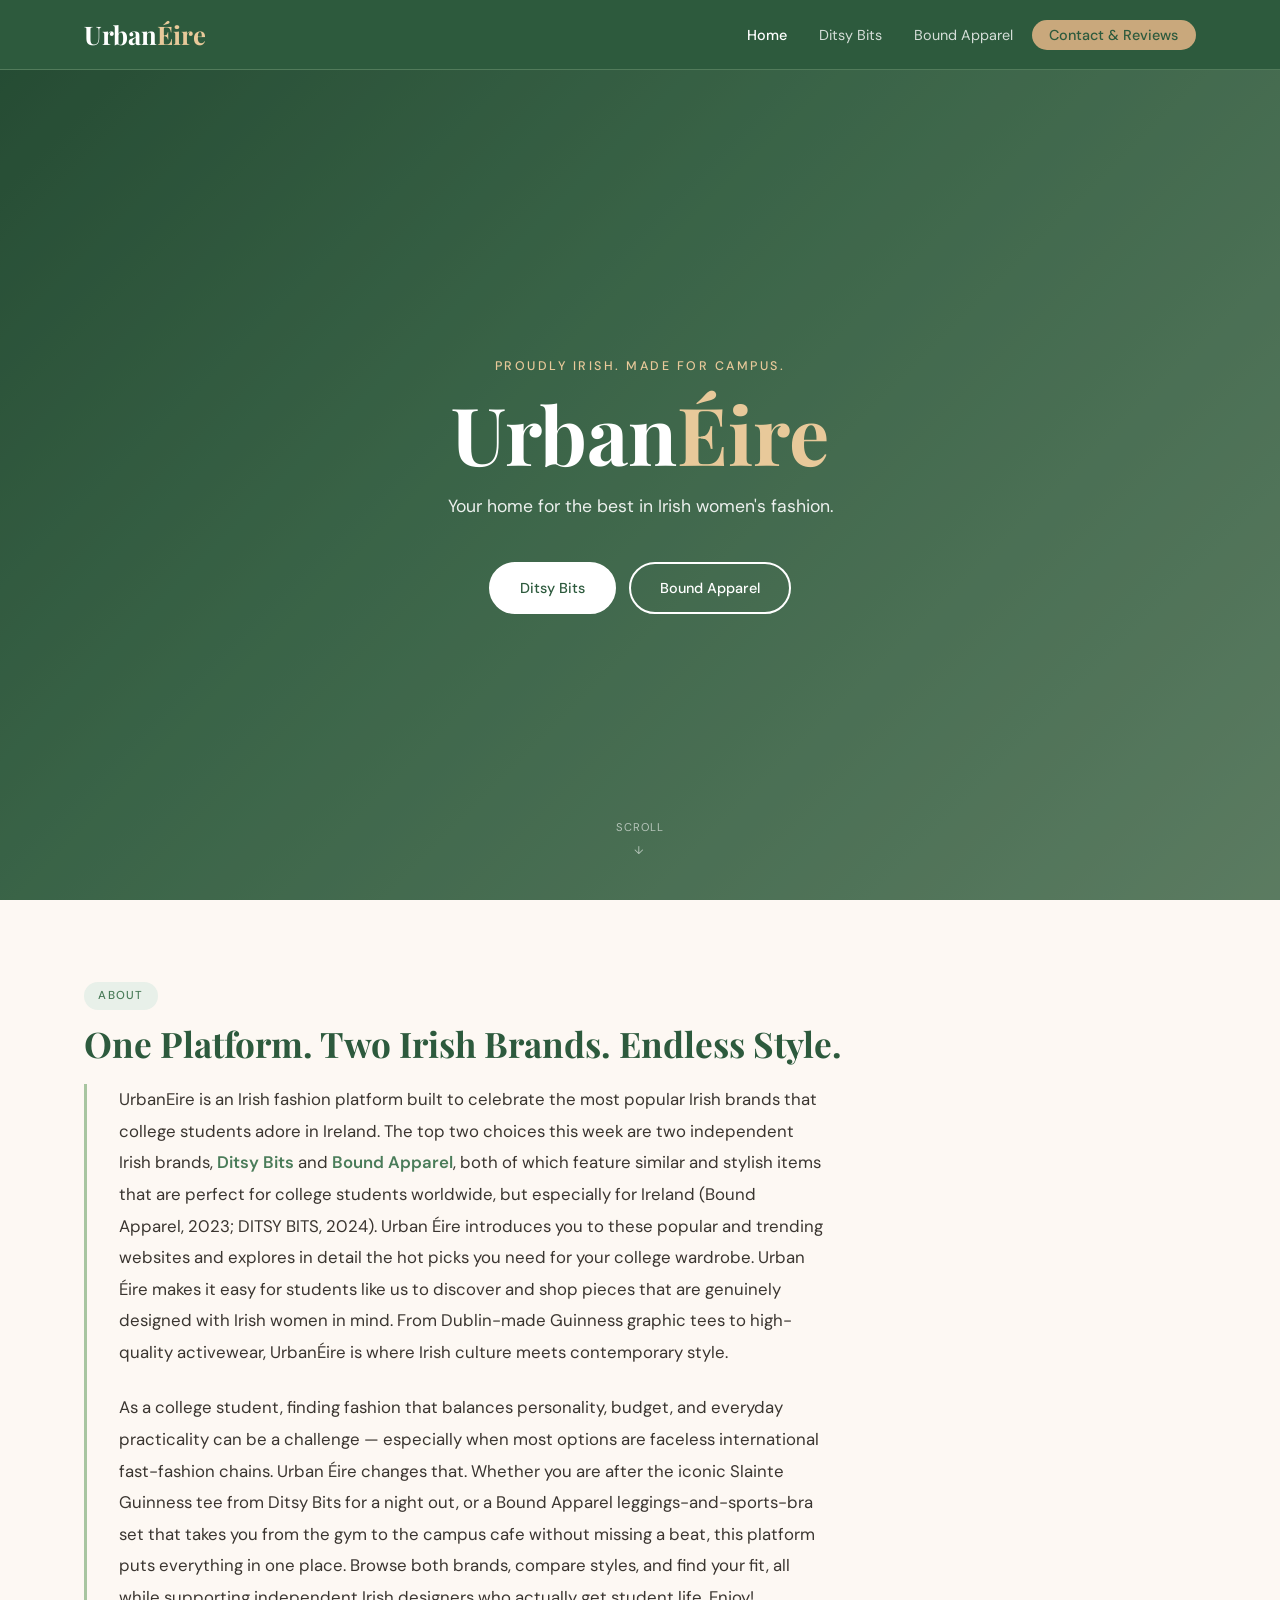
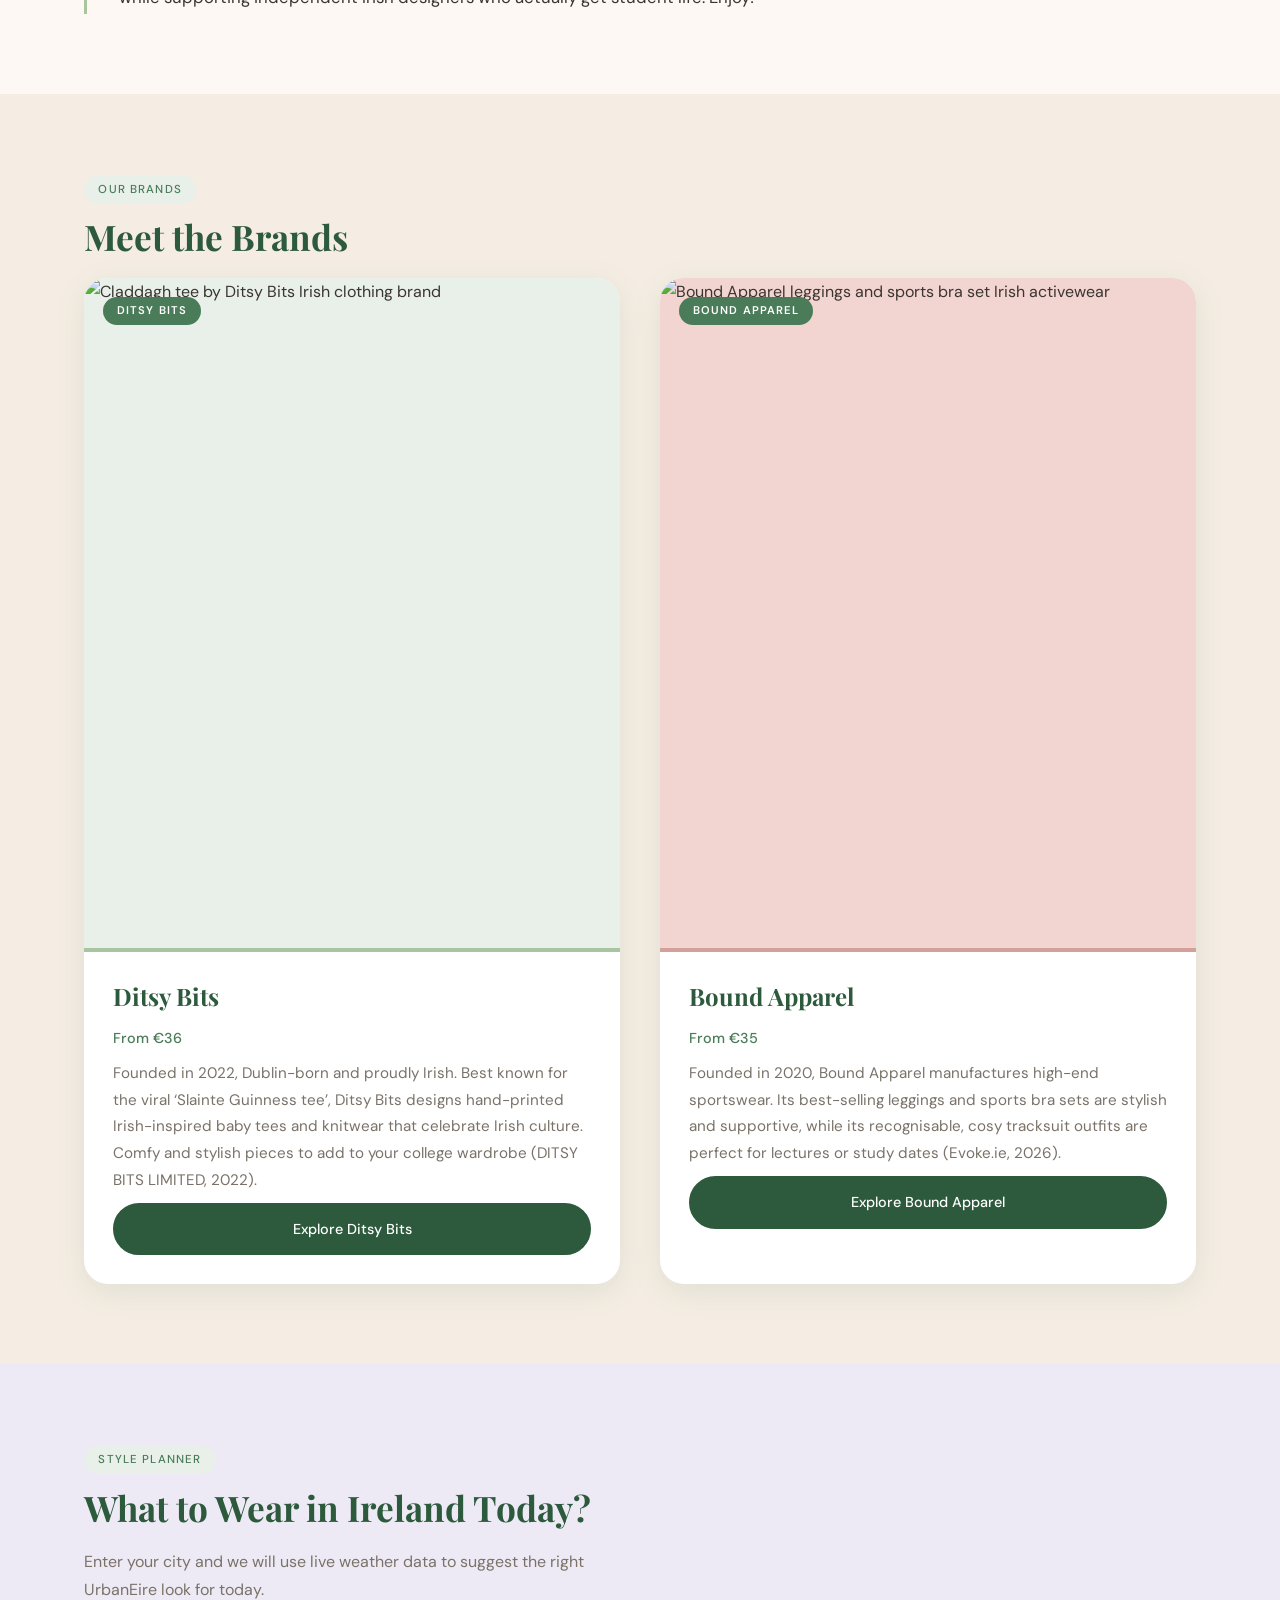
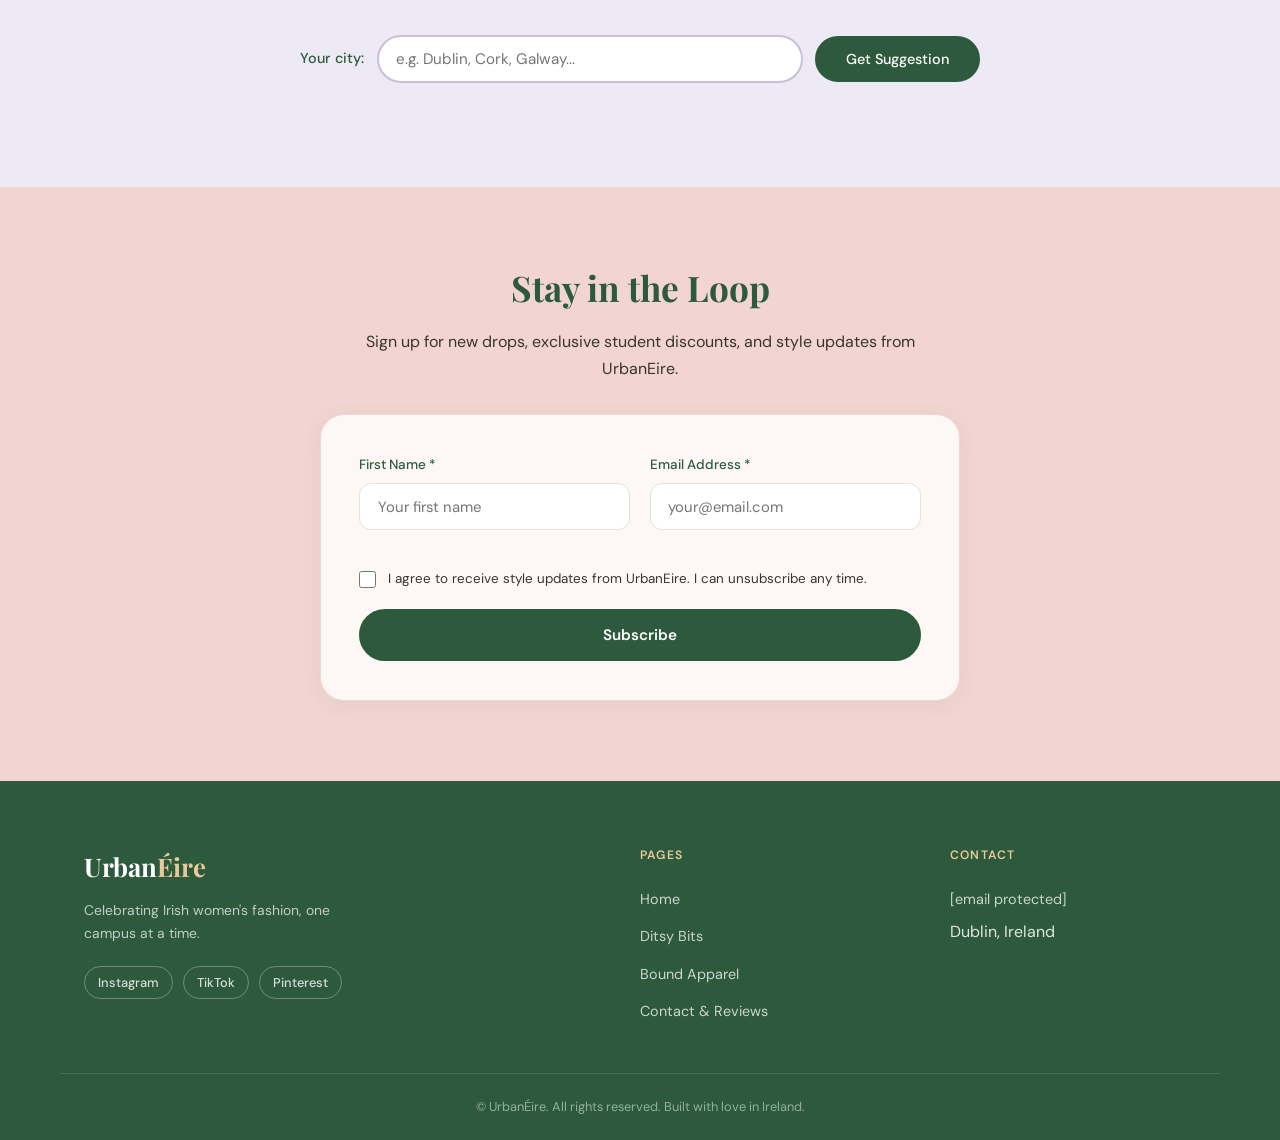
==== index.html @ ddfc52a7 "Add files via upload" ====
<!DOCTYPE html>
<html lang="en">
<head>
  <meta charset="UTF-8" />
  <meta name="viewport" content="width=device-width, initial-scale=1.0" />
  <title>UrbanÉire | Irish Women's Fashion for College Students</title>
  <meta name="description" content="UrbanÉire is your go-to destination for Irish women's fashion. Discover Ditsy Bits and Bound Apparel — affordable, stylish clothing made for college students in Ireland." />
  <meta name="keywords" content="Irish women's fashion, college fashion Ireland, Ditsy Bits, Bound Apparel, UrbanÉire, Irish clothing brands, student fashion Ireland" />
  <meta name="author" content="UrbanÉire" />
  <meta name="robots" content="index, follow" />
  <meta property="og:title" content="UrbanÉire | Irish Women's Fashion for College Students" />
  <meta property="og:description" content="Discover Ditsy Bits and Bound Apparel — two authentic Irish women's clothing brands curated for college students." />
  <meta property="og:type" content="website" />
  <meta property="og:url" content="https://www.urbaneire.ie" />
  <meta property="og:image" content="images/hero-1.jpg" />
  <link rel="canonical" href="https://www.urbaneire.ie/home.html" />
  <link rel="preconnect" href="https://fonts.googleapis.com" />
  <link rel="preconnect" href="https://fonts.gstatic.com" crossorigin />
  <link href="https://fonts.googleapis.com/css2?family=Playfair+Display:ital,wght@0,400;0,700;1,400&family=DM+Sans:wght@300;400;500&display=swap" rel="stylesheet" />
  <link rel="stylesheet" href="style.css" />
</head>
<body>

  <header id="main-header">
    <div class="header-inner">
      <div class="logo">
        <a href="index.html" aria-label="UrbanÉire Home">Urban<span class="logo-accent">Éire</span></a>
      </div>
      <button class="hamburger-btn" id="hamburger-btn" aria-label="Open navigation menu" aria-expanded="false" aria-controls="main-nav">
        <span class="bar"></span><span class="bar"></span><span class="bar"></span>
      </button>
      <nav id="main-nav" aria-label="Main site navigation">
        <ul class="nav-list">
          <li><a href="index.html" class="nav-link active" aria-current="page">Home</a></li>
          <li><a href="ditsy-bits.html" class="nav-link">Ditsy Bits</a></li>
          <li><a href="bound-apparel.html" class="nav-link">Bound Apparel</a></li>
          <li><a href="thank-you.html" class="nav-link nav-cta">Contact &amp; Reviews</a></li>
        </ul>
      </nav>
    </div>
  </header>

  <section class="hero-section" id="hero" aria-label="Hero banner">
    <div class="hero-overlay" aria-hidden="true"></div>
    <div class="hero-content">
      <p class="hero-eyebrow">Proudly Irish. Made for Campus.</p>
      <h1 class="hero-title">Urban<span class="hero-accent">Éire</span></h1>
      <p class="hero-subtitle">Your home for the best in Irish women's fashion.</p>
      <div class="hero-buttons">
        <a href="ditsy-bits.html" class="btn btn-light">Ditsy Bits</a>
        <a href="bound-apparel.html" class="btn btn-outline-light">Bound Apparel</a>
      </div>
    </div>
    <div class="hero-scroll-cue" aria-hidden="true">
      <span class="scroll-label">Scroll</span>
      <span class="scroll-arrow">&#8595;</span>
    </div>
  </section>

  <main id="main-content">

    <section class="about-section" id="about" aria-labelledby="about-heading">
      <div class="container">
        <span class="section-tag">About</span>
        <h2 id="about-heading" class="section-title">One Platform. Two Irish Brands. Endless Style.</h2>
        <div class="about-text">
          <p class="about-paragraph">UrbanEire is an Irish fashion platform built to celebrate the most popular Irish brands that college students adore in Ireland. The top two choices this week are two independent Irish brands, <strong>Ditsy Bits</strong> and <strong>Bound Apparel</strong>, both of which feature similar and stylish items that are perfect for college students worldwide, but especially for Ireland (Bound Apparel, 2023; DITSY BITS, 2024). Urban &Eacute;ire introduces you to these popular and trending websites and explores in detail the hot picks you need for your college wardrobe. Urban &Eacute;ire makes it easy for students like us to discover and shop pieces that are genuinely designed with Irish women in mind. From Dublin-made Guinness graphic tees to high-quality activewear, Urban&Eacute;ire is where Irish culture meets contemporary style.</p>
          <p class="about-paragraph">As a college student, finding fashion that balances personality, budget, and everyday practicality can be a challenge &mdash; especially when most options are faceless international fast-fashion chains. Urban &Eacute;ire changes that. Whether you are after the iconic Slainte Guinness tee from Ditsy Bits for a night out, or a Bound Apparel leggings-and-sports-bra set that takes you from the gym to the campus cafe without missing a beat, this platform puts everything in one place. Browse both brands, compare styles, and find your fit, all while supporting independent Irish designers who actually get student life. Enjoy!</p>
        </div>
      </div>
    </section>

    <section class="brands-section" id="brands" aria-labelledby="brands-heading">
      <div class="container">
        <span class="section-tag">Our Brands</span>
        <h2 id="brands-heading" class="section-title">Meet the Brands</h2>
        <div class="brands-grid">

          <article class="brand-card" id="card-ditsy">
            <div class="brand-card-img-wrap">
              <img src="images/ditsy-bits-claddagh.jpg" alt="Claddagh tee by Ditsy Bits Irish clothing brand" class="brand-card-img" width="520" height="620" />
              <span class="brand-card-badge">Ditsy Bits</span>
            </div>
            <div class="brand-card-body">
              <h3 class="brand-card-title">Ditsy Bits</h3>
              <p class="brand-card-price">From &euro;36</p>
              <p class="brand-card-desc">Founded in 2022, Dublin-born and proudly Irish. Best known for the viral &lsquo;Slainte Guinness tee&rsquo;, Ditsy Bits designs hand-printed Irish-inspired baby tees and knitwear that celebrate Irish culture. Comfy and stylish pieces to add to your college wardrobe (DITSY BITS LIMITED, 2022).</p>
              <a href="ditsy-bits.html" class="btn btn-dark">Explore Ditsy Bits</a>
            </div>
          </article>

          <article class="brand-card" id="card-bound">
            <div class="brand-card-img-wrap">
              <img src="images/Bound-Brown.jpg" alt="Bound Apparel leggings and sports bra set Irish activewear" class="brand-card-img" width="520" height="620" />
              <span class="brand-card-badge">Bound Apparel</span>
            </div>
            <div class="brand-card-body">
              <h3 class="brand-card-title">Bound Apparel</h3>
              <p class="brand-card-price">From &euro;35</p>
              <p class="brand-card-desc">Founded in 2020, Bound Apparel manufactures high-end sportswear. Its best-selling leggings and sports bra sets are stylish and supportive, while its recognisable, cosy tracksuit outfits are perfect for lectures or study dates (Evoke.ie, 2026).</p>
              <a href="bound-apparel.html" class="btn btn-dark">Explore Bound Apparel</a>
            </div>
          </article>

        </div>
      </div>
    </section>

    <section class="weather-section" id="weather" aria-labelledby="weather-heading">
      <div class="container">
        <span class="section-tag">Style Planner</span>
        <h2 id="weather-heading" class="section-title">What to Wear in Ireland Today?</h2>
        <p class="section-subtitle">Enter your city and we will use live weather data to suggest the right UrbanEire look for today.</p>
        <div class="weather-widget" id="weather-widget">
          <div class="weather-input-row">
            <label for="city-input" class="weather-label">Your city:</label>
            <input type="text" id="city-input" name="city" class="weather-input" placeholder="e.g. Dublin, Cork, Galway..." maxlength="50" autocomplete="address-level2" />
            <button class="btn btn-dark" id="get-weather-btn">Get Suggestion</button>
          </div>
          <div class="weather-result" id="weather-result" aria-live="polite" hidden>
            <div class="weather-info-row">
              <img id="weather-icon" src="" alt="" class="weather-icon" width="64" height="64" />
              <div>
                <p class="weather-city-name" id="weather-city-name"></p>
                <p class="weather-temp" id="weather-temp"></p>
                <p class="weather-desc" id="weather-description"></p>
              </div>
            </div>
            <div class="outfit-suggestion" id="outfit-suggestion">
              <h3 class="outfit-title">Suggested Outfit</h3>
              <p class="outfit-text" id="outfit-text"></p>
              <a href="#brands" class="btn btn-dark" id="outfit-link">Shop the Look</a>
            </div>
          </div>
          <p class="weather-error" id="weather-error" aria-live="assertive" hidden></p>
        </div>
      </div>
    </section>

    <section class="newsletter-section" id="newsletter" aria-labelledby="newsletter-heading">
      <div class="container">
        <h2 id="newsletter-heading" class="section-title">Stay in the Loop</h2>
        <p class="section-subtitle">Sign up for new drops, exclusive student discounts, and style updates from UrbanEire.</p>
        <form class="newsletter-form" id="newsletter-form" novalidate aria-label="Newsletter sign-up form">
          <div class="form-row">
            <div class="form-group">
              <label for="nl-name" class="form-label">First Name <span style="color:var(--blush-dark)">*</span></label>
              <input type="text" id="nl-name" name="first_name" class="form-input" placeholder="Your first name" required autocomplete="given-name" />
              <span class="form-error" id="nl-name-error" role="alert"></span>
            </div>
            <div class="form-group">
              <label for="nl-email" class="form-label">Email Address <span style="color:var(--blush-dark)">*</span></label>
              <input type="email" id="nl-email" name="email" class="form-input" placeholder="your@email.com" required autocomplete="email" />
              <span class="form-error" id="nl-email-error" role="alert"></span>
            </div>
          </div>
          <div class="form-group form-checkbox-group">
            <input type="checkbox" id="nl-consent" name="consent" class="form-checkbox" required />
            <label for="nl-consent" class="form-checkbox-label">I agree to receive style updates from UrbanEire. I can unsubscribe any time.</label>
          </div>
          <button type="submit" class="nl-submit-btn" id="nl-submit">Subscribe</button>
          <p class="form-success" id="nl-success" aria-live="polite" hidden>You are in! Welcome to the UrbanEire community.</p>
        </form>
      </div>
    </section>

  </main>

  <footer id="main-footer" aria-label="Site footer">
    <div class="footer-inner container">
      <div class="footer-brand">
        <a href="index.html" class="footer-logo">Urban<span class="logo-accent">Éire</span></a>
        <p class="footer-tagline">Celebrating Irish women's fashion, one campus at a time.</p>
        <nav class="footer-social" aria-label="Social media">
          <a href="https://www.instagram.com" target="_blank" rel="noopener noreferrer" class="social-link">Instagram</a>
          <a href="https://www.tiktok.com" target="_blank" rel="noopener noreferrer" class="social-link">TikTok</a>
          <a href="https://www.pinterest.com" target="_blank" rel="noopener noreferrer" class="social-link">Pinterest</a>
        </nav>
      </div>
      <nav class="footer-nav" aria-label="Footer links">
        <h3 class="footer-nav-heading">Pages</h3>
        <ul class="footer-nav-list">
          <li><a href="index.html" class="footer-link">Home</a></li>
          <li><a href="ditsy-bits.html" class="footer-link">Ditsy Bits</a></li>
          <li><a href="bound-apparel.html" class="footer-link">Bound Apparel</a></li>
          <li><a href="thank-you.html" class="footer-link">Contact &amp; Reviews</a></li>
        </ul>
      </nav>
      <div class="footer-contact">
        <h3 class="footer-nav-heading">Contact</h3>
        <address>
          <p><a href="/cdn-cgi/l/email-protection#a9c1ccc5c5c6e9dcdbcbc8c7ccc0dbcc87c0cc" class="footer-link"><span class="__cf_email__" data-cfemail="e088858c8c8fa0959282818e85899285ce8985">[email&#160;protected]</span></a></p>
          <p>Dublin, Ireland</p>
        </address>
      </div>
    </div>
    <div class="footer-bottom">
      <p>&copy; <span id="footer-year"></span> UrbanÉire. All rights reserved. Built with love in Ireland.
---- style.css ----
/* UrbanEire - Main Stylesheet */

* { box-sizing: border-box; margin: 0; padding: 0; }
html { scroll-behavior: smooth; }
body { font-family: 'DM Sans', sans-serif; background-color: #fdf8f3; color: #3a3530; line-height: 1.7; overflow-x: hidden; }

img { display: block; max-width: 100%; height: auto; }
a { color: inherit; text-decoration: none; }
ul { list-style: none; }
address { font-style: normal; }

.container { max-width: 1160px; margin: 0 auto; padding: 0 1.5rem; }

.section-tag { display: inline-block; font-size: 0.72rem; font-weight: 500; letter-spacing: 0.1em; text-transform: uppercase; color: #4a7c59; background-color: #e8f0e9; padding: 0.28rem 0.9rem; border-radius: 999px; margin-bottom: 0.8rem; }

.section-title { font-family: 'Playfair Display', serif; font-size: 2.2rem; font-weight: 700; color: #2d5a3d; margin-bottom: 1.2rem; line-height: 1.2; }

.section-subtitle { font-size: 1rem; color: #7a7268; max-width: 560px; margin-bottom: 2rem; }

/* Buttons */
.btn { display: inline-block; font-family: 'DM Sans', sans-serif; font-size: 0.9rem; font-weight: 500; padding: 0.75rem 1.8rem; border-radius: 999px; border: 2px solid transparent; cursor: pointer; transition: background-color 0.2s ease, color 0.2s ease; text-align: center; }
.btn-dark { background-color: #2d5a3d; color: #ffffff; border-color: #2d5a3d; }
.btn-dark:hover { background-color: #4a7c59; }
.btn-light { background-color: #ffffff; color: #2d5a3d; border-color: #ffffff; }
.btn-light:hover { background-color: #f5e6d0; }
.btn-outline-light { background-color: transparent; color: #ffffff; border-color: #ffffff; }
.btn-outline-light:hover { background-color: rgba(255,255,255,0.15); }

/* Header */
#main-header { position: sticky; top: 0; z-index: 100; height: 70px; background-color: #2d5a3d; border-bottom: 1px solid rgba(168,197,160,0.3); }
#main-header.scrolled { box-shadow: 0 4px 16px rgba(45,90,61,0.3); }
.header-inner { max-width: 1160px; margin: 0 auto; padding: 0 1.5rem; height: 100%; display: flex; align-items: center; justify-content: space-between; }
.logo a { font-family: 'Playfair Display', serif; font-size: 1.6rem; font-weight: 700; color: #ffffff; }
.logo-accent { color: #e8c99a; }
.nav-list { display: flex; align-items: center; gap: 0.3rem; }
.nav-link { font-size: 0.9rem; color: rgba(255,255,255,0.8); padding: 0.4rem 0.85rem; border-radius: 4px; transition: color 0.2s ease; }
.nav-link:hover { color: #ffffff; }
.nav-link.active { color: #ffffff; font-weight: 500; }
.nav-cta { background-color: #c9a87c; color: #2d5a3d !important; font-weight: 500; padding: 0.4rem 1.1rem; border-radius: 999px; }
.nav-cta:hover { background-color: #e8c99a; }

/* Hamburger */
.hamburger-btn { display: none; flex-direction: column; justify-content: center; gap: 5px; width: 38px; height: 38px; background: none; border: none; cursor: pointer; padding: 4px; }
.bar { display: block; width: 100%; height: 2px; background-color: #ffffff; border-radius: 999px; transition: transform 0.3s ease, opacity 0.2s ease; }
.hamburger-btn.open .bar:nth-child(1) { transform: translateY(7px) rotate(45deg); }
.hamburger-btn.open .bar:nth-child(2) { opacity: 0; }
.hamburger-btn.open .bar:nth-child(3) { transform: translateY(-7px) rotate(-45deg); }

/* Hero */
.hero-section { position: relative; min-height: calc(100vh - 70px); display: flex; align-items: center; justify-content: center; background: linear-gradient(135deg, #2d5a3d 0%, #4a7c59 40%, #7a9e7e 100%); overflow: hidden; }
.hero-overlay { position: absolute; top: 0; left: 0; right: 0; bottom: 0; background-color: rgba(20,45,30,0.3); z-index: 1; }
.hero-content { position: relative; z-index: 2; text-align: center; padding: 5rem 1.5rem; max-width: 740px; }
.hero-eyebrow { font-size: 0.78rem; font-weight: 500; letter-spacing: 0.2em; text-transform: uppercase; color: #e8c99a; margin-bottom: 1rem; }
.hero-title { font-family: 'Playfair Display', serif; font-size: 5rem; font-weight: 700; color: #ffffff; line-height: 1; margin-bottom: 1.2rem; }
.hero-accent { color: #e8c99a; }
.hero-subtitle { font-size: 1.1rem; color: rgba(255,255,255,0.9); max-width: 480px; margin: 0 auto 2.5rem; }
.hero-buttons { display: flex; gap: 0.85rem; justify-content: center; flex-wrap: wrap; }
.hero-scroll-cue { position: absolute; bottom: 2.5rem; left: 50%; transform: translateX(-50%); z-index: 3; display: flex; flex-direction: column; align-items: center; gap: 4px; color: rgba(255,255,255,0.6); font-size: 0.7rem; letter-spacing: 0.1em; text-transform: uppercase; }
.scroll-arrow { animation: bounce 1.7s infinite; }
@keyframes bounce { 0%, 100% { transform: translateY(0); } 50% { transform: translateY(7px); } }

/* About */
.about-section { padding: 5rem 0; background-color: #fdf8f3; position: relative; overflow: hidden; }
.about-text { max-width: 740px; border-left: 3px solid #a8c5a0; padding-left: 2rem; }
.about-paragraph { font-size: 1.05rem; line-height: 1.88; color: #3a3530; margin-bottom: 1.5rem; }
.about-paragraph:last-child { margin-bottom: 0; }
.about-paragraph strong { color: #4a7c59; font-weight: 600; }

/* Brands */
.brands-section { padding: 5rem 0; background-color: #f5ede3; position: relative; overflow: hidden; }
.brands-grid { display: grid; grid-template-columns: repeat(2, 1fr); gap: 2.5rem; }
.brand-card { background-color: #ffffff; border-radius: 24px; overflow: hidden; box-shadow: 0 8px 30px rgba(74,124,89,0.12); transition: transform 0.3s ease; }
.brand-card:hover { transform: translateY(-8px); }
.brand-card-img-wrap { position: relative; overflow: hidden; aspect-ratio: 4/5; background-color: #e8f0e9; }
#card-bound .brand-card-img-wrap { background-color: #f2d4d0; }
.brand-card-img { position: absolute; top: 0; left: 0; width: 100%; height: 100%; object-fit: cover; display: block; transition: transform 0.4s ease; }
.brand-card:hover .brand-card-img { transform: scale(1.05); }
.brand-card-badge { position: absolute; top: 1.2rem; left: 1.2rem; font-size: 0.7rem; font-weight: 600; letter-spacing: 0.1em; text-transform: uppercase; color: #ffffff; background-color: #4a7c59; padding: 0.28rem 0.85rem; border-radius: 999px; z-index: 2; }
.brand-card-body { padding: 1.5rem 1.8rem 1.8rem; display: flex; flex-direction: column; gap: 0.6rem; border-top: 4px solid #a8c5a0; }
#card-bound .brand-card-body { border-top-color: #d4a09a; }
.brand-card-title { font-family: 'Playfair Display', serif; font-size: 1.5rem; font-weight: 700; color: #2d5a3d; }
.brand-card-price { font-size: 0.9rem; font-weight: 500; color: #4a7c59; }
.brand-card-desc { font-size: 0.95rem; color: #7a7268; line-height: 1.75; flex: 1; }

/* Weather */
.weather-section { padding: 5rem 0; background-color: #edeaf5; }
.weather-widget { max-width: 680px; margin: 0 auto; }
.weather-input-row { display: flex; align-items: center; gap: 0.8rem; flex-wrap: wrap; margin-bottom: 1.5rem; }
.weather-label { font-weight: 500; font-size: 0.9rem; color: #2d5a3d; }
.weather-input { flex: 1; min-width: 180px; padding: 0.75rem 1.1rem; border: 2px solid #c8c0d8; border-radius: 999px; font-family: 'DM Sans', sans-serif; font-size: 0.95rem; color: #3a3530; background-color: #ffffff; outline: none; transition: border-color 0.2s ease; }
.weather-input:focus { border-color: #4a7c59; }
.weather-result { background-color: #ffffff; border: 1px solid #e8e0d8; border-left: 5px solid #7a9e7e; border-radius: 12px; padding: 1.8rem; box-shadow: 0 4px 20px rgba(74,124,89,0.09); }
.weather-info-row { display: flex; align-items: center; gap: 1.2rem; margin-bottom: 1.2rem; padding-bottom: 1.2rem; border-bottom: 1px solid #e8e0d8; }
.weather-city-name { font-family: 'Playfair Display', serif; font-size: 1.25rem; font-weight: 700; color: #2d5a3d; }
.weather-temp { font-size: 1.4rem; font-weight: 600; color: #4a7c59; }
.weather-desc { font-size: 0.88rem; color: #7a7268; text-transform: capitalize; }
.outfit-title { font-family: 'Playfair Display', serif; font-size: 1rem; font-weight: 700; color: #2d5a3d; margin-bottom: 0.5rem; }
.outfit-text { font-size: 0.93rem; color: #7a7268; line-height: 1.75; margin-bottom: 1rem; }
.weather-error { color: #b05050; font-size: 0.88rem; padding: 0.7rem 1rem; background-color: #fdf0f0; border: 1px solid #e8c0c0; border-radius: 12px; margin-top: 0.6rem; }

/* Newsletter */
.newsletter-section { padding: 5rem 0; background-color: #f2d4d0; position: relative; overflow: hidden; }
.newsletter-section .section-title { color: #2d5a3d; text-align: center; }
.newsletter-section .section-subtitle { color: #3a3530; text-align: center; margin: 0 auto 2rem; }
.newsletter-form { max-width: 640px; margin: 0 auto; background-color: rgba(255,255,255,0.8); border: 1px solid rgba(212,160,154,0.35); border-radius: 24px; padding: 2.4rem; box-shadow: 0 4px 20px rgba(74,124,89,0.08); }
.form-row { display: grid; grid-template-columns: 1fr 1fr; gap: 1.2rem; margin-bottom: 1.2rem; }
.form-group { display: flex; flex-direction: column; gap: 0.4rem; }
.form-label { font-size: 0.84rem; font-weight: 500; color: #2d5a3d; }
.form-input { padding: 0.78rem 1.1rem; border: 1.5px solid #e8e0d8; border-radius: 12px; font-family: 'DM Sans', sans-serif; font-size: 0.93rem; color: #3a3530; background-color: #ffffff; outline: none; transition: border-color 0.2s ease; width: 100%; }
.form-input:focus { border-color: #4a7c59; }
.form-input.error { border-color: #c08080; }
.form-error { font-size: 0.77rem; color: #b05050; min-height: 1.1em; }
.form-checkbox-group { display: flex; flex-direction: row; align-items: flex-start; gap: 0.7rem; margin-bottom: 1.2rem; }
.form-checkbox { width: 17px; height: 17px; margin-top: 2px; accent-color: #4a7c59; flex-shrink: 0; cursor: pointer; }
.form-checkbox-label { font-size: 0.84rem; color: #3a3530; line-height: 1.55; cursor: pointer; }
.nl-submit-btn { width: 100%; padding: 0.88rem; background-color: #2d5a3d; color: #ffffff; border: 2px solid #2d5a3d; border-radius: 999px; font-family: 'DM Sans', sans-serif; font-size: 0.95rem; font-weight: 600; cursor: pointer; transition: background-color 0.2s ease; }
.nl-submit-btn:hover { background-color: #4a7c59; }
.form-success { text-align: center; font-size: 0.95rem; color: #4a7c59; font-weight: 500; padding: 0.7rem 0; }

/* Footer */
#main-footer { background-color: #2d5a3d; color: rgba(255,255,255,0.85); padding-top: 4rem; }
.footer-inner { display: grid; grid-template-columns: 2fr 1fr 1fr; gap: 4rem; padding-bottom: 3rem; border-bottom: 1px solid rgba(168,197,160,0.2); }
.footer-logo { font-family: 'Playfair Display', serif; font-size: 1.6rem; font-weight: 700; color: #ffffff; display: inline-block; margin-bottom: 0.7rem; }
.footer-tagline { font-size: 0.87rem; color: rgba(255,255,255,0.7); line-height: 1.65; margin-bottom: 1.3rem; max-width: 250px; }
.footer-social { display: flex; gap: 0.6rem; flex-wrap: wrap; }
.social-link { font-size: 0.8rem; font-weight: 500; color: rgba(255,255,255,0.8); border: 1px solid rgba(255,255,255,0.3); padding: 0.28rem 0.82rem; border-radius: 999px; transition: background-color 0.2s ease, color 0.2s ease; }
.social-link:hover { color: #2d5a3d; background-color: #e8c99a; }
.footer-nav-heading { font-size: 0.76rem; font-weight: 600; letter-spacing: 0.1em; text-transform: uppercase; color: #e8c99a; margin-bottom: 1.2rem; }
.footer-nav-list { display: flex; flex-direction: column; gap: 0.65rem; }
.footer-link { font-size: 0.9rem; color: rgba(255,255,255,0.75); transition: color 0.2s ease; }
.footer-link:hover { color: #a8c5a0; }
.footer-contact address p { margin-bottom: 0.4rem; }
.footer-bottom { padding: 1.4rem 0; text-align: center; font-size: 0.8rem; color: rgba(255,255,255,0.5); }

/* Responsive */
@media (max-width: 900px) {
  .hamburger-btn { display: flex; z-index: 101; }
  #main-nav { position: absolute; top: 70px; left: 0; right: 0; background-color: #2d5a3d; border-top: 1px solid rgba(168,197,160,0.2); max-height: 0; overflow: hidden; transition: max-height 0.3s ease, padding 0.3s ease; padding: 0 1.5rem; }
  #main-nav.nav-open { max-height: 320px; padding: 1rem 1.5rem; }
  .nav-list { flex-direction: column; align-items: flex-start; gap: 0.2rem; }
  .nav-link { font-size: 1rem; padding: 0.6rem 0.5rem; width: 100%; }
  .brands-grid { grid-template-columns: 1fr; }
  .footer-inner { grid-template-columns: 1fr 1fr; gap: 2.5rem; }
  .footer-brand { grid-column: 1 / -1; }
  .hero-title { font-size: 3.5rem; }
}

@media (max-width: 600px) {
  .hero-title { font-size: 2.8rem; }
  .hero-buttons { flex-direction: column; align-items: center; }
  .form-row { grid-template-columns: 1fr; }
  .weather-input-row { flex-direction: column; }
  .weather-label { display: none; }
  .footer-inner { grid-template-columns: 1fr; gap: 2rem; }
  .newsletter-form { padding: 1.5rem; }
  .about-text { border-left: none; padding-left: 0; border-top: 3px solid #a8c5a0; padding-top: 1.5rem; }
}
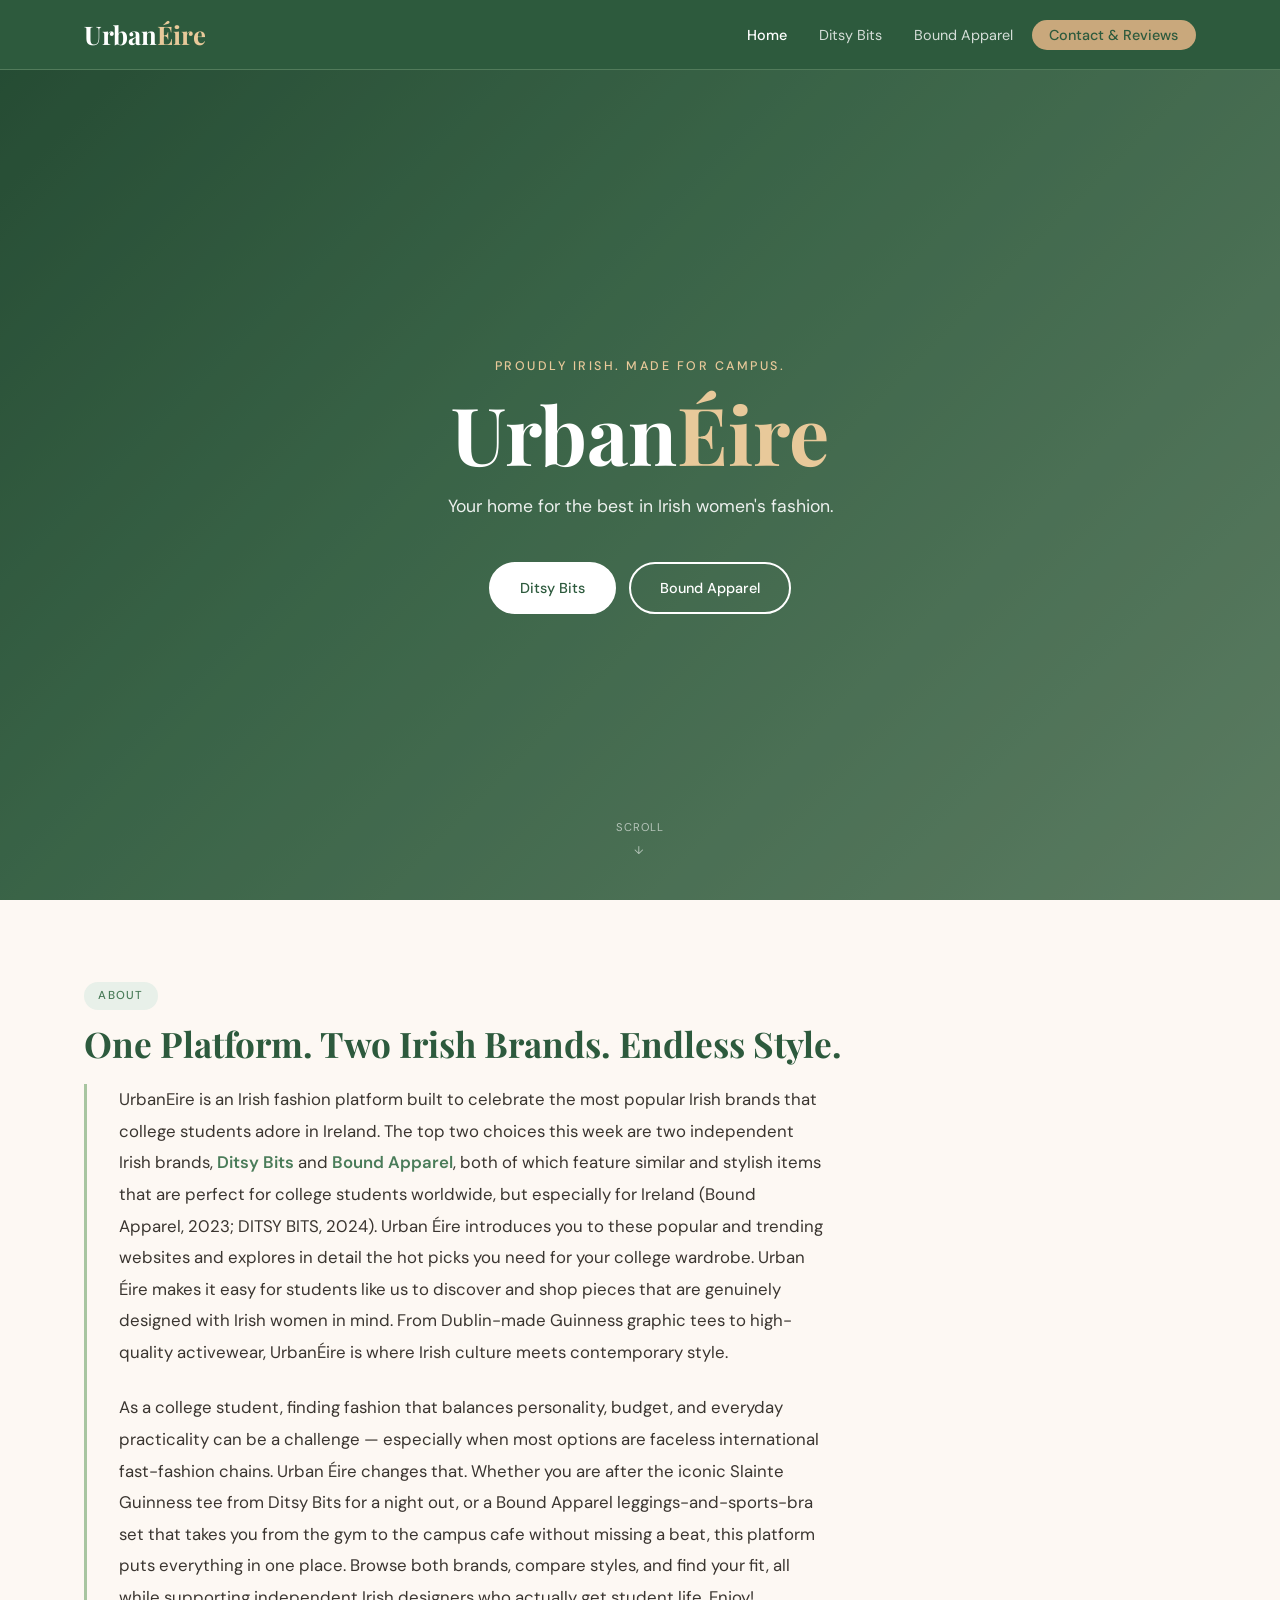
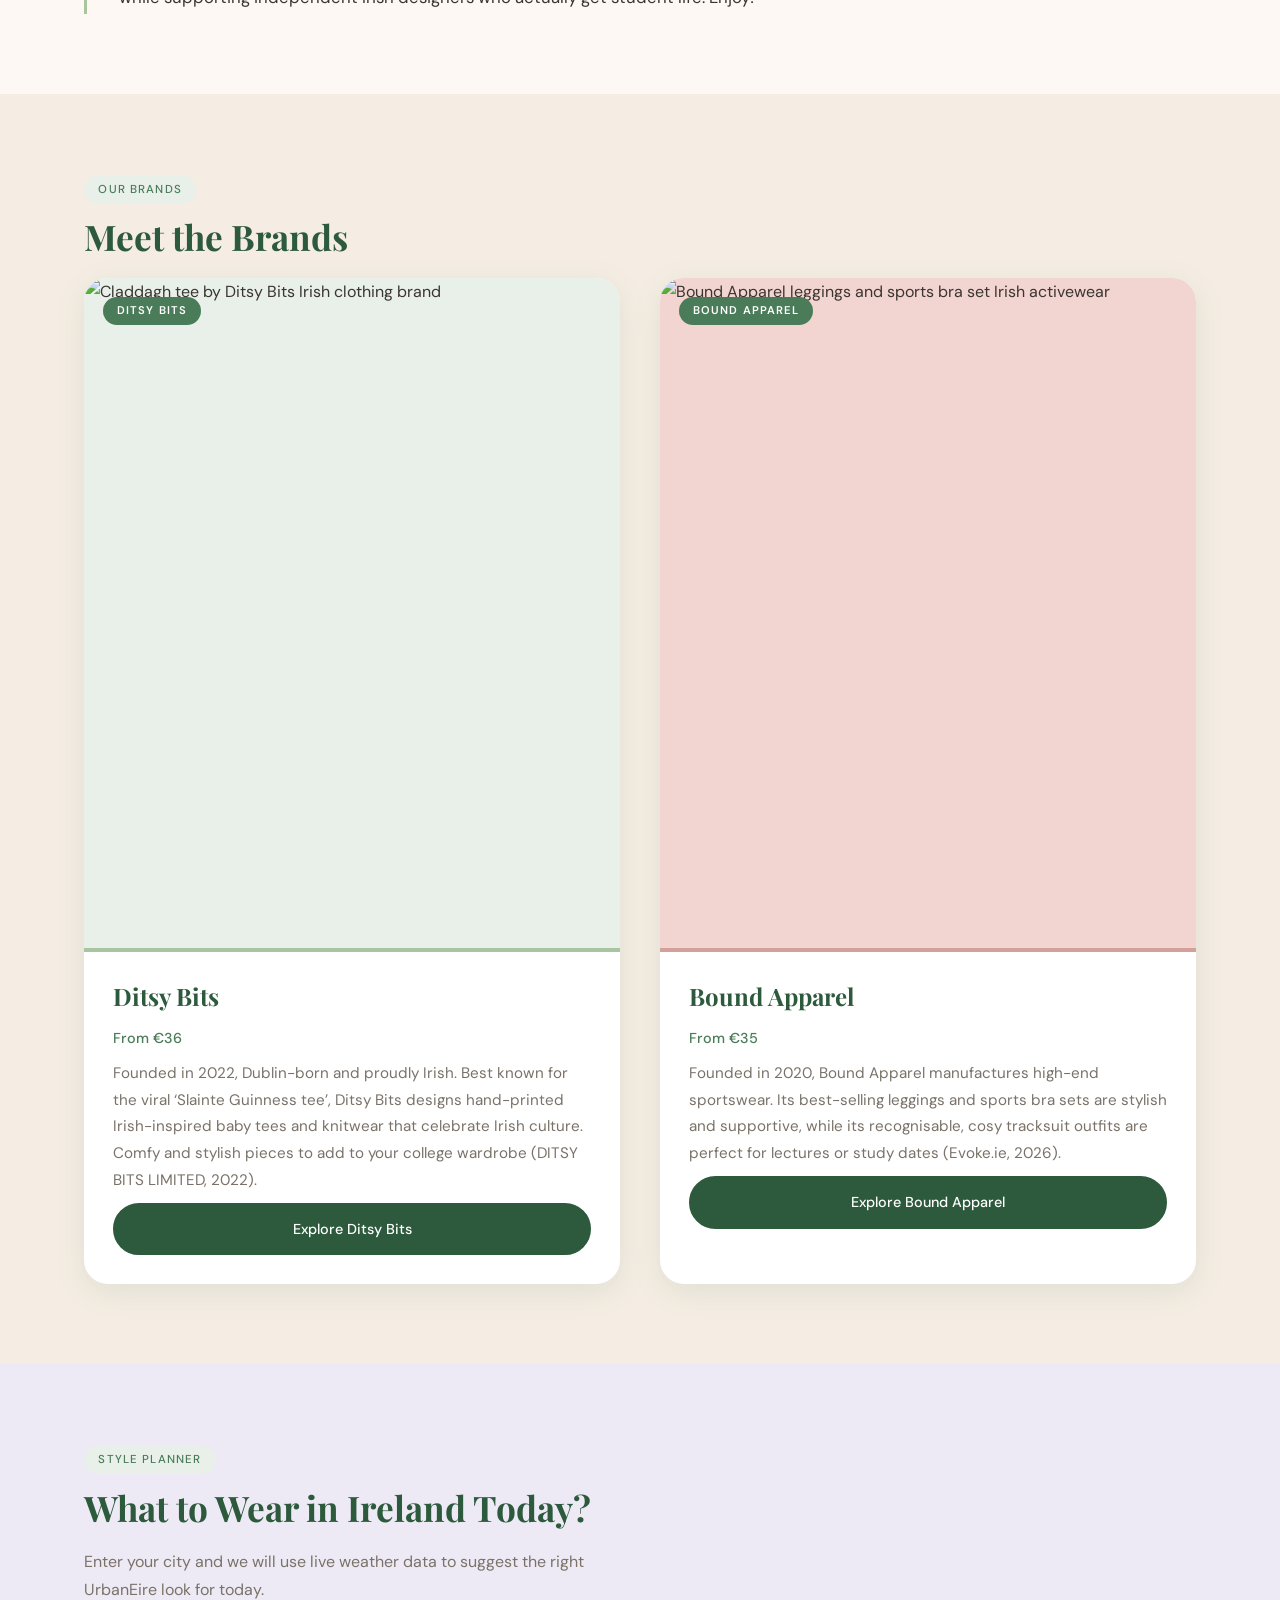
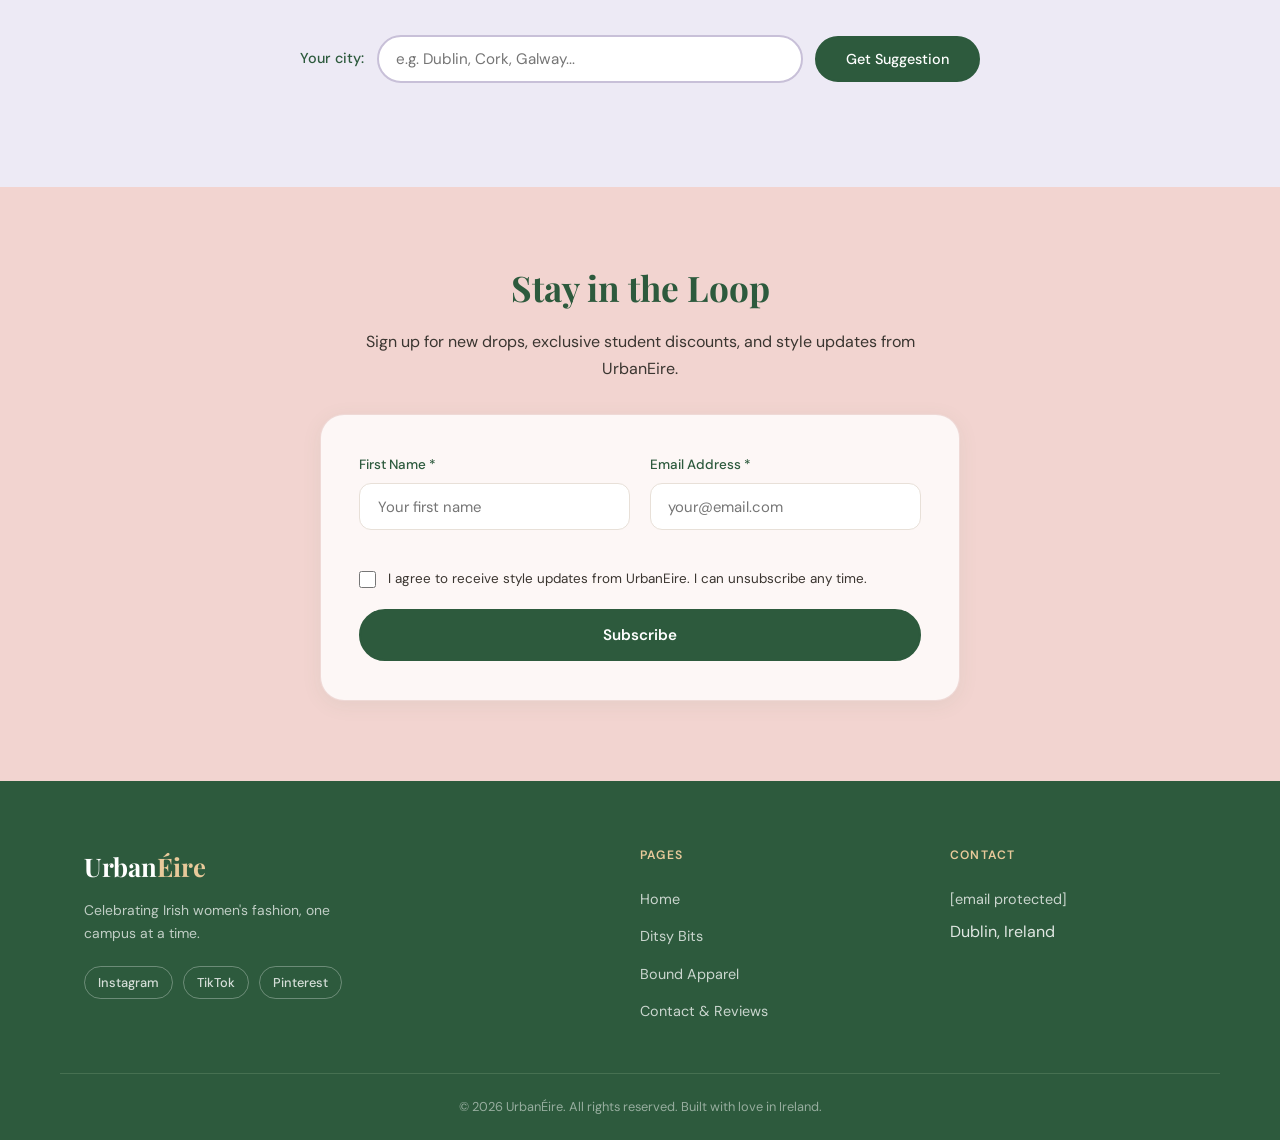
==== commit ed9c2bdc: "Add files via upload" ====
--- a/index.html
+++ b/index.html
@@ -91,7 +91,7 @@
 
           <article class="brand-card" id="card-bound">
             <div class="brand-card-img-wrap">
-              <img src="images/Bound-Brown.jpg" alt="Bound Apparel leggings and sports bra set Irish activewear" class="brand-card-img" width="520" height="620" />
+              <img src="images/bound-brown.jpg" alt="Bound Apparel leggings and sports bra set Irish activewear" class="brand-card-img" width="520" height="620" />
               <span class="brand-card-badge">Bound Apparel</span>
             </div>
             <div class="brand-card-body">
@@ -195,4 +195,10 @@
       </div>
     </div>
     <div class="footer-bottom">
-      <p>&copy; <span id="footer-year"></span> UrbanÉire. All rights reserved. Built with love in Ireland.+      <p>&copy; <span id="footer-year"></span> UrbanÉire. All rights reserved. Built with love in Ireland.</p>
+    </div>
+  </footer>
+
+  <script src="script.js"></script>
+</body>
+</html>
